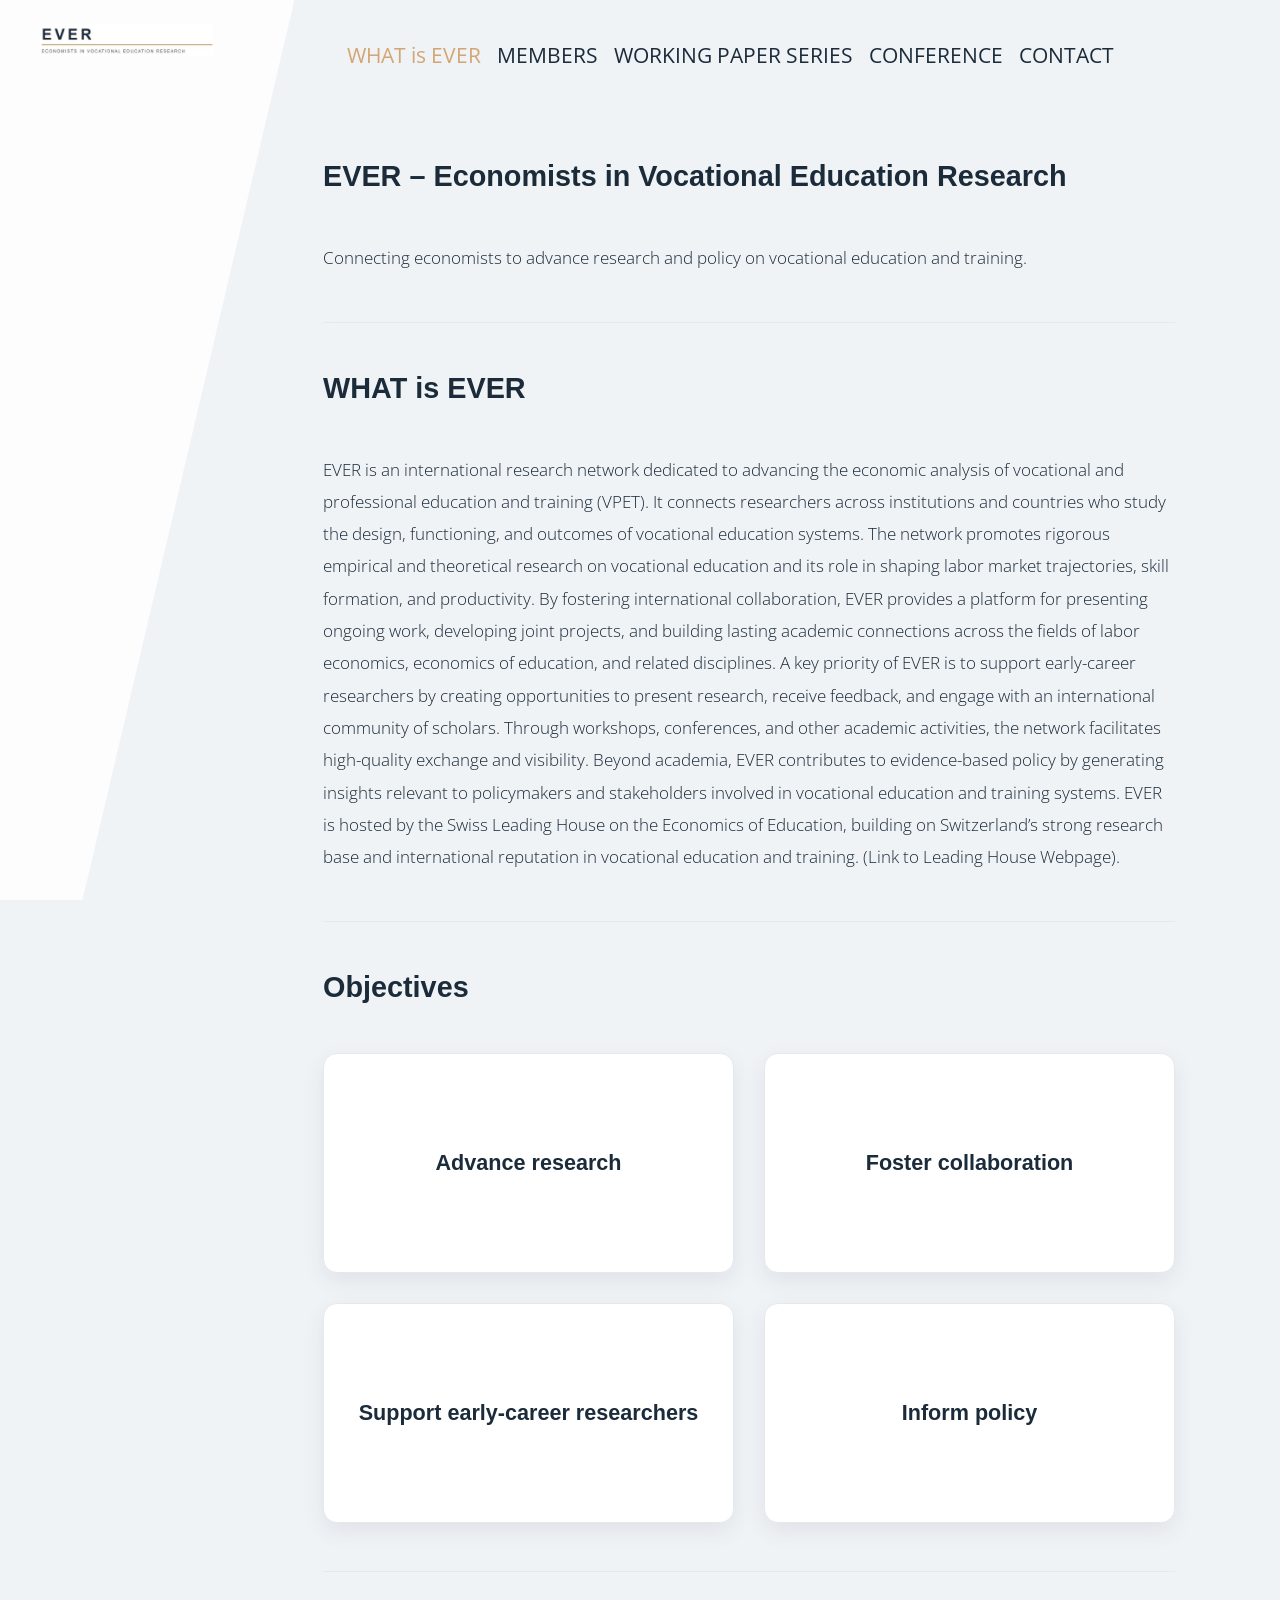
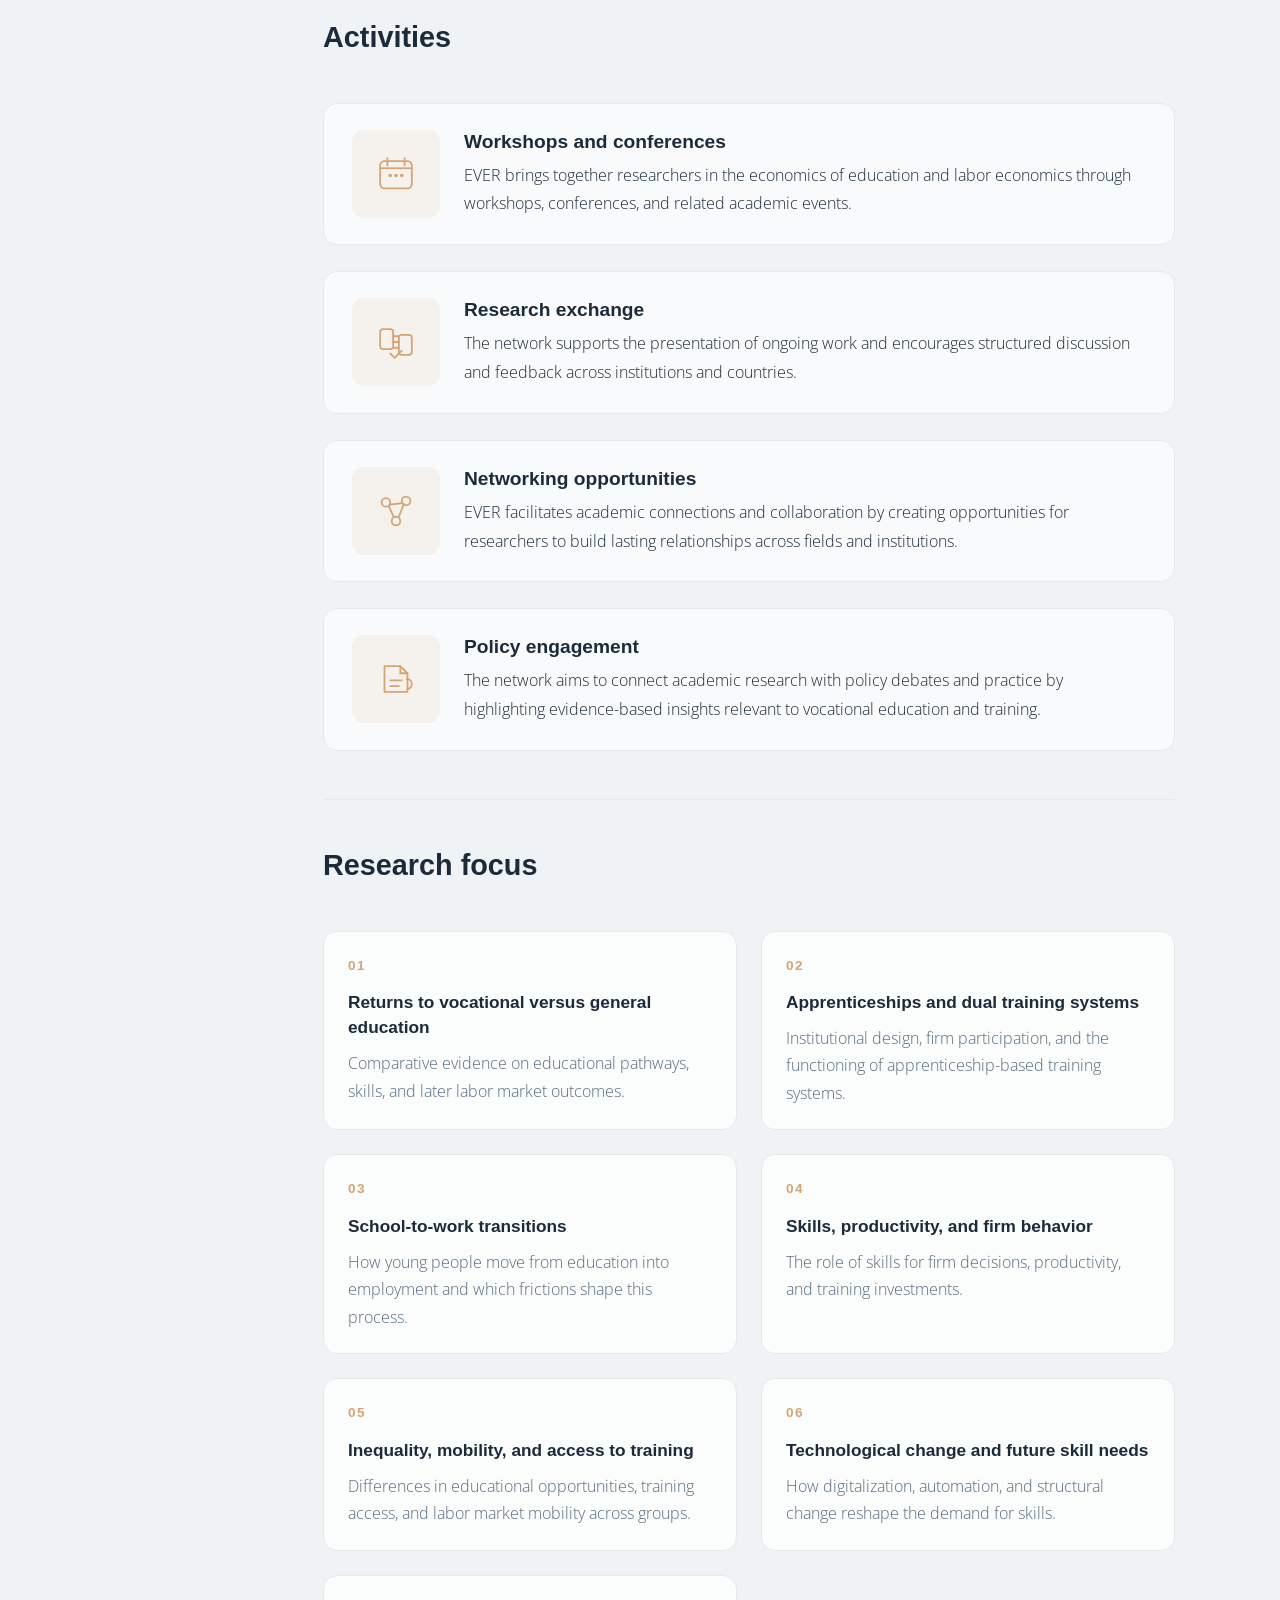
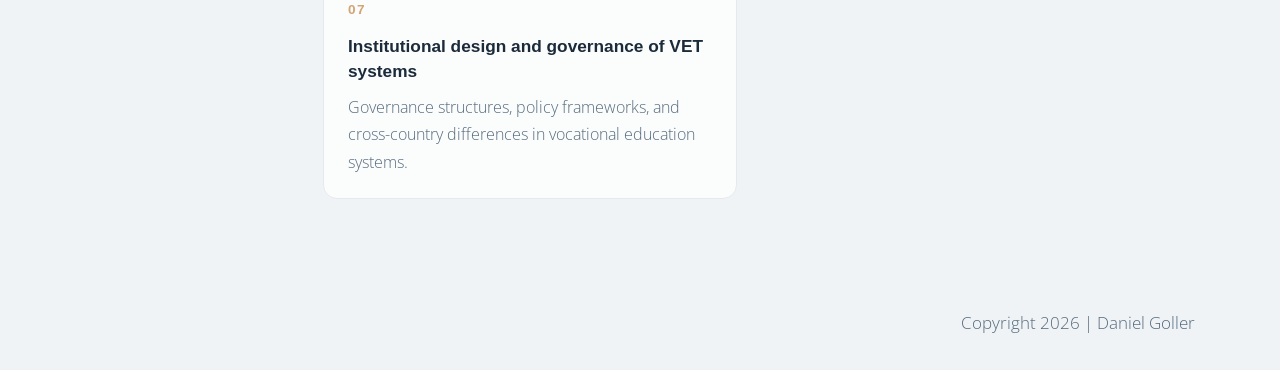
==== index.html @ 8ffca5fe "Preliminary website upload" ====
<!DOCTYPE html>
<html lang="en">

<head>
    <meta charset="UTF-8">
    <meta name="viewport" content="width=device-width, initial-scale=1.0">
    <meta http-equiv="X-UA-Compatible" content="ie=edge">
    <title>EVER - Economists in Vocational Education Research</title>
    <link href="https://fonts.googleapis.com/css?family=Open+Sans:300,400" rel="stylesheet" /> <!-- https://fonts.google.com/ -->
    <link href="css/bootstrap.min.css" rel="stylesheet" /> <!-- https://getbootstrap.com/ -->
    <link href="fontawesome/css/all.min.css" rel="stylesheet" /> <!-- https://fontawesome.com/ -->
    <link href="css/fonts.css" rel="stylesheet" />
<!--


-->
</head>

<body>
    <div class="tm-container">        
        <div>
            <div class="tm-row pt-4">
                <div class="tm-col-left">
<div class="tm-site-header">
    <a href="index.html">
        <img src="img/EVER_1.jpg" alt="EVER logo" class="tm-logo-img">
    </a>
</div>
                </div>
                <div class="tm-col-right">
                    <nav class="navbar navbar-expand-lg" id="tm-main-nav">
                        <button class="navbar-toggler toggler-example mr-0 ml-auto" type="button" 
                            data-toggle="collapse" data-target="#navbar-nav" 
                            aria-controls="navbar-nav" aria-expanded="false" aria-label="Toggle navigation">
                            <span><i class="fas fa-bars"></i></span>
                        </button>
                        <div class="collapse navbar-collapse tm-nav" id="navbar-nav">
                            <ul class="navbar-nav text-uppercase">
                                <li class="nav-item active">
                                    <a class="nav-link tm-nav-link nav-mixedcase" href="#">WHAT is EVER <span class="sr-only">(current)</span></a>
                                </li>
                                <li class="nav-item">
                                    <a class="nav-link tm-nav-link" href="member.html">Members</a>
                                </li>
                                <li class="nav-item">
                                    <a class="nav-link tm-nav-link" href="research.html">Working Paper Series</a>
                                </li>       
                                  <li class="nav-item">
                                    <a class="nav-link tm-nav-link" href="conference.html">Conference</a>
                                </li>                        
                                <li class="nav-item">
                                    <a class="nav-link tm-nav-link" href="contact.html">Contact</a>
                                </li>
                            </ul>                            
                        </div>                        
                    </nav>
                </div>
            </div>
            
            <div class="tm-row">
                <div class="tm-col-left"></div>
                <main class="tm-col-right">
                    <section class="tm-content">
    <h2 class="mb-5 tm-content-title">EVER – Economists in Vocational Education Research</h2>
    <p class="mb-5">Connecting economists to advance research and policy on vocational education and training.</p>
        <hr class="mb-5">
    <h1 class="mb-5 tm-content-title">WHAT is EVER</h1>
    <p class="mb-5">EVER is an international research network dedicated to advancing the economic analysis of vocational and professional education and training (VPET). It connects researchers across institutions and countries who study the design, functioning, and outcomes of vocational education systems. The network promotes rigorous empirical and theoretical research on vocational education and its role in shaping labor market trajectories, skill formation, and productivity. By fostering international collaboration, EVER provides a platform for presenting ongoing work, developing joint projects, and building lasting academic connections across the fields of labor economics, economics of education, and related disciplines. A key priority of EVER is to support early-career researchers by creating opportunities to present research, receive feedback, and engage with an international community of scholars. Through workshops, conferences, and other academic activities, the network facilitates high-quality exchange and visibility. Beyond academia, EVER contributes to evidence-based policy by generating insights relevant to policymakers and stakeholders involved in vocational education and training systems. EVER is hosted by the Swiss Leading House on the Economics of Education, building on Switzerland’s strong research base and international reputation in vocational education and training. (Link to Leading House Webpage).</p>
        <hr class="mb-5">
<h1 class="mb-5 tm-content-title">Objectives</h1>

<div class="objectives-grid mb-5">
    <div class="objective-card" tabindex="0">
        <div class="objective-card-inner">
            <div class="objective-card-front">
                <h3>Advance research</h3>
            </div>
            <div class="objective-card-back">
                <p>Promote rigorous empirical and theoretical work on vocational education, skills formation, and school-to-work transitions.</p>
            </div>
        </div>
    </div>

    <div class="objective-card" tabindex="0">
        <div class="objective-card-inner">
            <div class="objective-card-front">
                <h3>Foster collaboration</h3>
            </div>
            <div class="objective-card-back">
                <p>Provide a platform for exchange among researchers working on VPET across countries and disciplines.</p>
            </div>
        </div>
    </div>

    <div class="objective-card" tabindex="0">
        <div class="objective-card-inner">
            <div class="objective-card-front">
                <h3>Support early-career researchers</h3>
            </div>
            <div class="objective-card-back">
                <p>Create opportunities for PhD students and postdoctoral researchers to present their work, receive feedback, and build academic networks.</p>
            </div>
        </div>
    </div>

    <div class="objective-card" tabindex="0">
        <div class="objective-card-inner">
            <div class="objective-card-front">
                <h3>Inform policy</h3>
            </div>
            <div class="objective-card-back">
                <p>Contribute evidence-based insights to policymakers and stakeholders engaged in vocational education and training systems.</p>
            </div>
        </div>
    </div>
</div>
        <hr class="mb-5">
<h1 class="mb-5 tm-content-title">Activities</h1>

<div class="activities-list mb-5">

    <div class="activity-item">
        <div class="activity-icon" aria-hidden="true">
            <svg viewBox="0 0 64 64" class="activity-svg" xmlns="http://www.w3.org/2000/svg">
                <rect x="10" y="14" width="44" height="38" rx="6" fill="none" stroke="currentColor" stroke-width="2.5"/>
                <line x1="10" y1="24" x2="54" y2="24" stroke="currentColor" stroke-width="2.5"/>
                <line x1="20" y1="10" x2="20" y2="20" stroke="currentColor" stroke-width="2.5" stroke-linecap="round"/>
                <line x1="44" y1="10" x2="44" y2="20" stroke="currentColor" stroke-width="2.5" stroke-linecap="round"/>
                <circle cx="24" cy="34" r="2.5" fill="currentColor"/>
                <circle cx="32" cy="34" r="2.5" fill="currentColor"/>
                <circle cx="40" cy="34" r="2.5" fill="currentColor"/>
            </svg>
        </div>
        <div class="activity-text">
            <h3 class="activity-title">Workshops and conferences</h3>
            <p class="activity-description">
                EVER brings together researchers in the economics of education and labor economics through workshops,
                conferences, and related academic events.
            </p>
        </div>
    </div>

    <div class="activity-item">
        <div class="activity-icon" aria-hidden="true">
            <svg viewBox="0 0 64 64" class="activity-svg" xmlns="http://www.w3.org/2000/svg">
                <rect x="10" y="14" width="18" height="28" rx="4" fill="none" stroke="currentColor" stroke-width="2.5"/>
                <rect x="36" y="22" width="18" height="28" rx="4" fill="none" stroke="currentColor" stroke-width="2.5"/>
                <path d="M28 24h8M28 32h8M28 40h8" stroke="currentColor" stroke-width="2.5" stroke-linecap="round"/>
                <path d="M24 48l6 6 10-10" fill="none" stroke="currentColor" stroke-width="2.5" stroke-linecap="round" stroke-linejoin="round"/>
            </svg>
        </div>
        <div class="activity-text">
            <h3 class="activity-title">Research exchange</h3>
            <p class="activity-description">
                The network supports the presentation of ongoing work and encourages structured discussion and feedback
                across institutions and countries.
            </p>
        </div>
    </div>

    <div class="activity-item">
        <div class="activity-icon" aria-hidden="true">
            <svg viewBox="0 0 64 64" class="activity-svg" xmlns="http://www.w3.org/2000/svg">
                <circle cx="18" cy="20" r="6" fill="none" stroke="currentColor" stroke-width="2.5"/>
                <circle cx="46" cy="18" r="6" fill="none" stroke="currentColor" stroke-width="2.5"/>
                <circle cx="32" cy="46" r="6" fill="none" stroke="currentColor" stroke-width="2.5"/>
                <path d="M23 23l18-2M22 25l7 16M43 22l-7 18" fill="none" stroke="currentColor" stroke-width="2.5" stroke-linecap="round"/>
            </svg>
        </div>
        <div class="activity-text">
            <h3 class="activity-title">Networking opportunities</h3>
            <p class="activity-description">
                EVER facilitates academic connections and collaboration by creating opportunities for researchers to
                build lasting relationships across fields and institutions.
            </p>
        </div>
    </div>

    <div class="activity-item">
        <div class="activity-icon" aria-hidden="true">
            <svg viewBox="0 0 64 64" class="activity-svg" xmlns="http://www.w3.org/2000/svg">
                <path d="M16 14h22l10 10v26H16z" fill="none" stroke="currentColor" stroke-width="2.5" stroke-linejoin="round"/>
                <path d="M38 14v10h10" fill="none" stroke="currentColor" stroke-width="2.5" stroke-linejoin="round"/>
                <line x1="24" y1="34" x2="40" y2="34" stroke="currentColor" stroke-width="2.5" stroke-linecap="round"/>
                <line x1="24" y1="42" x2="36" y2="42" stroke="currentColor" stroke-width="2.5" stroke-linecap="round"/>
                <path d="M48 46c4-1 6-4 6-7 0-4-3-7-7-7" fill="none" stroke="currentColor" stroke-width="2.5" stroke-linecap="round"/>
            </svg>
        </div>
        <div class="activity-text">
            <h3 class="activity-title">Policy engagement</h3>
            <p class="activity-description">
                The network aims to connect academic research with policy debates and practice by highlighting
                evidence-based insights relevant to vocational education and training.
            </p>
        </div>
    </div>

</div>
                <hr class="mb-5">
<h1 class="mb-5 tm-content-title">Research focus</h1>

<div class="research-focus-grid mb-5">
    <div class="research-focus-card">
        <div class="research-focus-number">01</div>
        <h3 class="research-focus-title">Returns to vocational versus general education</h3>
        <p class="research-focus-text">Comparative evidence on educational pathways, skills, and later labor market outcomes.</p>
    </div>

    <div class="research-focus-card">
        <div class="research-focus-number">02</div>
        <h3 class="research-focus-title">Apprenticeships and dual training systems</h3>
        <p class="research-focus-text">Institutional design, firm participation, and the functioning of apprenticeship-based training systems.</p>
    </div>

    <div class="research-focus-card">
        <div class="research-focus-number">03</div>
        <h3 class="research-focus-title">School-to-work transitions</h3>
        <p class="research-focus-text">How young people move from education into employment and which frictions shape this process.</p>
    </div>

    <div class="research-focus-card">
        <div class="research-focus-number">04</div>
        <h3 class="research-focus-title">Skills, productivity, and firm behavior</h3>
        <p class="research-focus-text">The role of skills for firm decisions, productivity, and training investments.</p>
    </div>

    <div class="research-focus-card">
        <div class="research-focus-number">05</div>
        <h3 class="research-focus-title">Inequality, mobility, and access to training</h3>
        <p class="research-focus-text">Differences in educational opportunities, training access, and labor market mobility across groups.</p>
    </div>

    <div class="research-focus-card">
        <div class="research-focus-number">06</div>
        <h3 class="research-focus-title">Technological change and future skill needs</h3>
        <p class="research-focus-text">How digitalization, automation, and structural change reshape the demand for skills.</p>
    </div>

    <div class="research-focus-card">
        <div class="research-focus-number">07</div>
        <h3 class="research-focus-title">Institutional design and governance of VET systems</h3>
        <p class="research-focus-text">Governance structures, policy frameworks, and cross-country differences in vocational education systems.</p>
    </div>
</div>


</section>
                </main>
            </div>
        </div>        

        <div class="tm-row">
            <div class="tm-col-left text-center">                     
            </div>        
            <div class="tm-col-right tm-col-footer">
                <footer class="tm-site-footer text-right">
                    <p class="mb-0">Copyright 2026 | Daniel Goller</p>
                </footer>
            </div>  
        </div>

        <!-- Diagonal background design -->
        <div class="tm-bg">
            <div class="tm-bg-left"></div>
            <div class="tm-bg-right"></div>
        </div>
    </div>

    <script src="js/jquery-3.4.1.min.js"></script>
    <script src="js/bootstrap.min.js"></script>
    <script src="js/jquery.backstretch.min.js"></script>
    <script src="js/bgscript.js"></script>
</body>
</html>
---- css/fonts.css ----
/*

Daniel Goller, Ph.D.
16.04.2026

*/

html {
    overflow-y: scroll;
    scrollbar-gutter: stable;
}

body {
    margin: 0;
    overflow-x: hidden;
}

:root {
    --oxford-blue: #1B2B3A;
    --sand-gold: #D4A574;
    --light-bg: #FDFDFD;
    --muted-blue: #556B7D;
    --border-color: #E5E9EC;
    --transition-speed: 0.3s;
}

body {
    font-family: 'DM Sans', 'Open Sans', Arial, sans-serif;
    font-size: 17px;
    font-weight: 300;
    overflow-x: hidden;
    color: var(--oxford-blue);
    background-color: var(--light-bg);
    margin: 0;
}

/* --- INTERAZIONI LINK --- */
a { 
    transition: all var(--transition-speed) ease; 
    text-decoration: none;
    color: var(--sand-gold);
}

a:hover { 
    color: var(--oxford-blue);
    text-decoration: none;
}

ul { padding: 0; }
button:focus { outline: none; }
p { line-height: 1.9; }

/* --- NAVIGAZIONE (Effetti ripristinati) --- */
.navbar-toggler {
    padding: 8px 15px;
    border: 0;
    border-radius: 0;
    transform: skewX(-15deg);
    background-color: var(--oxford-blue);
    color: white;
    transition: background-color var(--transition-speed);
}

.navbar-toggler:hover {
    background-color: var(--sand-gold);
}

.navbar-expand-lg .navbar-nav .tm-nav-link {
    font-size: 1.3rem;
    font-weight: 400;
    color: var(--oxford-blue);    
    padding-bottom: 30px;
    transition: color var(--transition-speed);
}

.nav-item.active .tm-nav-link,
.nav-item:hover .tm-nav-link {
    color: var(--sand-gold) !important;
}

body {
    font-family: 'DM Sans', 'Open Sans', Arial, sans-serif;
    font-size: 17px;
    font-weight: 300;
    overflow-x: hidden;
    color: var(--oxford-blue);
    background-color: #F8F9FA;
    margin: 0;
}

html {
    overflow-y: scroll;
}

.tm-bg {
    position: fixed;
    top: 0;
    left: 0;
    width: 100vw;
    height: 100dvh;
    z-index: -1000;
    pointer-events: none;
    overflow: hidden;
    background:#F0F3F6;
}

.tm-bg::before {
    content: "";
    position: absolute;
    top: 0;
    left: 0;
    width: 23vw;
    height: 100dvh;
    background: var(--light-bg);
    clip-path: polygon(0 0, 100% 0, 28% 100%, 0 100%);
}

.tm-bg::after {
    content: "";
    position: absolute;
    top: 0;
    left: 23vw;
    width: 4vw;
    height: 100dvh;
    background: #F0F3F6;
    clip-path: polygon(0 0, 100% 0, 28% 100%, 0 100%);
}

.tm-bg-left,
.tm-bg-right {
    display: none !important;
}

.tm-container {
    width: 100%;
    min-height: 100vh;
    position: relative;
    display: flex;
    flex-direction: column;
    justify-content: space-between;  
}

.tm-row { display: flex; width: 100%; }

.tm-col-left {
    width: 20%;
    padding-left: 40px;  
    padding-right: 40px;
}

.tm-col-right {
    width: 80%;
    padding-left: 70px;
    padding-right: 70px;
}

.tm-content {
    margin-top: 50px;
    padding-right: 20px;
}

.tm-content-title { 
    font-family: 'Sora', sans-serif;
    font-size: 1.8rem; 
    color: var(--oxford-blue);
    font-weight: 600;
}

hr { border-top: 1px solid var(--border-color); }

.btn-cv {
    background-color: var(--sand-gold);
    color: white;
    border: 1px solid var(--sand-gold);
    font-weight: 400;
    padding: 12px 30px;
    display: inline-block;
    transition: all var(--transition-speed);
}

.btn-cv:hover {
    background-color: var(--oxford-blue);
    border-color: var(--oxford-blue);
    color: white;
    transform: translateY(-2px);
}

.tm-logo-img {
    display: block;
    width: 375px;
    max-width: 100%;
    height: auto;
}

/* --- MEMBER PAGE --- */
.member-grid {
    display: grid;
    grid-template-columns: repeat(auto-fill, minmax(220px, 1fr)) !important;
    gap: 60px 40px !important;
    width: 100%;
    margin-top: 40px;
}

.member-card {
    display: flex;
    flex-direction: column;
}

.member-photo {
    width: 100%;
    max-width: 220px;
    aspect-ratio: 1 / 1;
    object-fit: cover;
    margin-bottom: 15px;
    border: 1px solid var(--border-color);
    transition: transform var(--transition-speed);
}

.member-card:hover .member-photo {
    transform: scale(1.03); /* Effetto zoom sottile */
}

.member-name {
    font-family: 'Sora', sans-serif;
    font-size: 1.1rem;
    font-weight: 600;
    color: var(--oxford-blue);
}

.member-role {
    color: var(--sand-gold);
    font-weight: 600;
    font-size: 0.9rem;
}

/* --- FOOTER --- */
.tm-site-footer {
    padding: 60px 0 30px;
    color: var(--muted-blue);
}

.tm-text-link { color: var(--oxford-blue); font-weight: 600; }
.tm-text-link:hover { color: var(--sand-gold); }

.research-page {
    width: 100%;
    max-width: 1100px;
}

.repec-embed-wrapper {
    width: 100%;
    max-width: 900px;
    margin-top: 1.5rem;
    background: white;
    overflow: hidden;
}

.repec-embed {
    display: block;
    width: 100%;
    height: 820px;
    border: 0;
}

.nav-mixedcase {
    text-transform: none !important;
}

.objectives-grid {
    display: grid;
    grid-template-columns: repeat(2, minmax(260px, 1fr));
    gap: 30px;
    width: 100%;
    max-width: 1000px;
}

.objective-card {
    perspective: 1200px;
    min-height: 220px;
}

.objective-card-inner {
    position: relative;
    width: 100%;
    height: 100%;
    min-height: 220px;
    transition: transform 0.7s ease;
    transform-style: preserve-3d;
}

.objective-card:hover .objective-card-inner,
.objective-card:focus-within .objective-card-inner,
.objective-card:focus .objective-card-inner {
    transform: rotateY(180deg);
}

.objective-card-front,
.objective-card-back {
    position: absolute;
    inset: 0;
    display: flex;
    align-items: center;
    justify-content: center;
    padding: 28px;
    border-radius: 14px;
    backface-visibility: hidden;
    -webkit-backface-visibility: hidden;
    box-shadow: 0 8px 22px rgba(27, 43, 58, 0.08);
}

.objective-card-front {
    background: white;
    border: 1px solid var(--border-color);
    text-align: center;
}

.objective-card-front h3 {
    margin: 0;
    font-family: 'Sora', sans-serif;
    font-size: 1.35rem;
    font-weight: 600;
    color: var(--oxford-blue);
}

.objective-card-back {
    background: var(--oxford-blue);
    color: white;
    transform: rotateY(180deg);
    text-align: left;
}

.objective-card-back p {
    margin: 0;
    line-height: 1.7;
    font-size: 1rem;
}

@media (max-width: 768px) {
    .objectives-grid {
        grid-template-columns: 1fr;
    }
}

.activities-list {
    width: 100%;
    max-width: 1050px;
    display: flex;
    flex-direction: column;
    gap: 26px;
}

.activity-item {
    display: grid;
    grid-template-columns: 88px 1fr;
    gap: 24px;
    align-items: start;
    padding: 26px 28px;
    background: rgba(255, 255, 255, 0.55);
    border: 1px solid var(--border-color);
    border-radius: 14px;
}

.activity-icon {
    width: 88px;
    height: 88px;
    display: flex;
    align-items: center;
    justify-content: center;
    color: var(--sand-gold);
    background: rgba(212, 165, 116, 0.10);
    border-radius: 12px;
    flex-shrink: 0;
}

.activity-svg {
    width: 46px;
    height: 46px;
    display: block;
}

.activity-text {
    min-width: 0;
}

.activity-title {
    margin: 0 0 8px 0;
    font-family: 'Sora', sans-serif;
    font-size: 1.2rem;
    font-weight: 600;
    color: var(--oxford-blue);
}

.activity-description {
    margin: 0;
    font-size: 1rem;
    line-height: 1.8;
    color: var(--oxford-blue);
}

@media (max-width: 768px) {
    .activity-item {
        grid-template-columns: 1fr;
        gap: 18px;
        padding: 22px;
    }

    .activity-icon {
        width: 72px;
        height: 72px;
    }

    .activity-svg {
        width: 40px;
        height: 40px;
    }
}

.research-focus-grid {
    width: 100%;
    max-width: 1100px;
    display: grid;
    grid-template-columns: repeat(2, minmax(280px, 1fr));
    gap: 24px;
}

.research-focus-card {
    background: rgba(255, 255, 255, 0.7);
    border: 1px solid var(--border-color);
    border-radius: 14px;
    padding: 24px 24px 22px 24px;
    transition: transform var(--transition-speed), box-shadow var(--transition-speed);
}

.research-focus-card:hover {
    transform: translateY(-3px);
    box-shadow: 0 10px 24px rgba(27, 43, 58, 0.08);
}

.research-focus-number {
    font-family: 'Sora', sans-serif;
    font-size: 0.85rem;
    font-weight: 600;
    letter-spacing: 1.5px;
    color: var(--sand-gold);
    margin-bottom: 14px;
}

.research-focus-title {
    margin: 0 0 10px 0;
    font-family: 'Sora', sans-serif;
    font-size: 1.08rem;
    font-weight: 600;
    line-height: 1.45;
    color: var(--oxford-blue);
}

.research-focus-text {
    margin: 0;
    font-size: 0.98rem;
    line-height: 1.75;
    color: var(--muted-blue);
}

@media (max-width: 768px) {
    .research-focus-grid {
        grid-template-columns: 1fr;
    }
}

.get-involved-grid {
    width: 100%;
    max-width: 1050px;
    display: grid;
    grid-template-columns: repeat(2, minmax(280px, 1fr));
    gap: 24px;
}

.get-involved-card {
    background: rgba(255, 255, 255, 0.72);
    border: 1px solid var(--border-color);
    border-radius: 14px;
    padding: 24px;
    display: flex;
    flex-direction: column;
    min-height: 220px;
}

.get-involved-title {
    margin: 0 0 10px 0;
    font-family: 'Sora', sans-serif;
    font-size: 1.08rem;
    font-weight: 600;
    line-height: 1.4;
    color: var(--oxford-blue);
}

.get-involved-text {
    margin: 0 0 18px 0;
    line-height: 1.75;
    color: var(--muted-blue);
    flex-grow: 1;
}

.get-involved-btn {
    align-self: flex-start;
    margin-top: auto;
}

.get-involved-note {
    display: inline-block;
    align-self: flex-start;
    margin-top: auto;
    padding: 8px 12px;
    border-radius: 999px;
    background: rgba(212, 165, 116, 0.10);
    color: var(--sand-gold);
    font-size: 0.92rem;
    font-weight: 600;
}

@media (max-width: 768px) {
    .get-involved-grid {
        grid-template-columns: 1fr;
    }
}

.conference-banner-wrap {
    margin-top: 10px;
    max-width: 900px;
}

.conference-banner-link {
    display: inline-block;
    width: 100%;
}

.conference-banner {
    display: block;
    width: 100%;
    height: auto;
    border-radius: 12px;
    border: 1px solid var(--border-color);
    transition: transform var(--transition-speed), box-shadow var(--transition-speed);
}

.conference-banner:hover {
    transform: translateY(-2px);
    box-shadow: 0 10px 24px rgba(27, 43, 58, 0.10);
}

/* --- RESPONSIVE FIXES --- */
@media (max-width: 992px) {    
    .tm-col-left { width: 35%; }
    .tm-col-right { width: 65%; padding-left: 50px; }
}

@media (max-width: 768px) {
    .tm-row { flex-direction: column; }
    .tm-col-left, .tm-col-right { width: 100%; padding: 30px; }
    .tm-bg { display: none; }
}
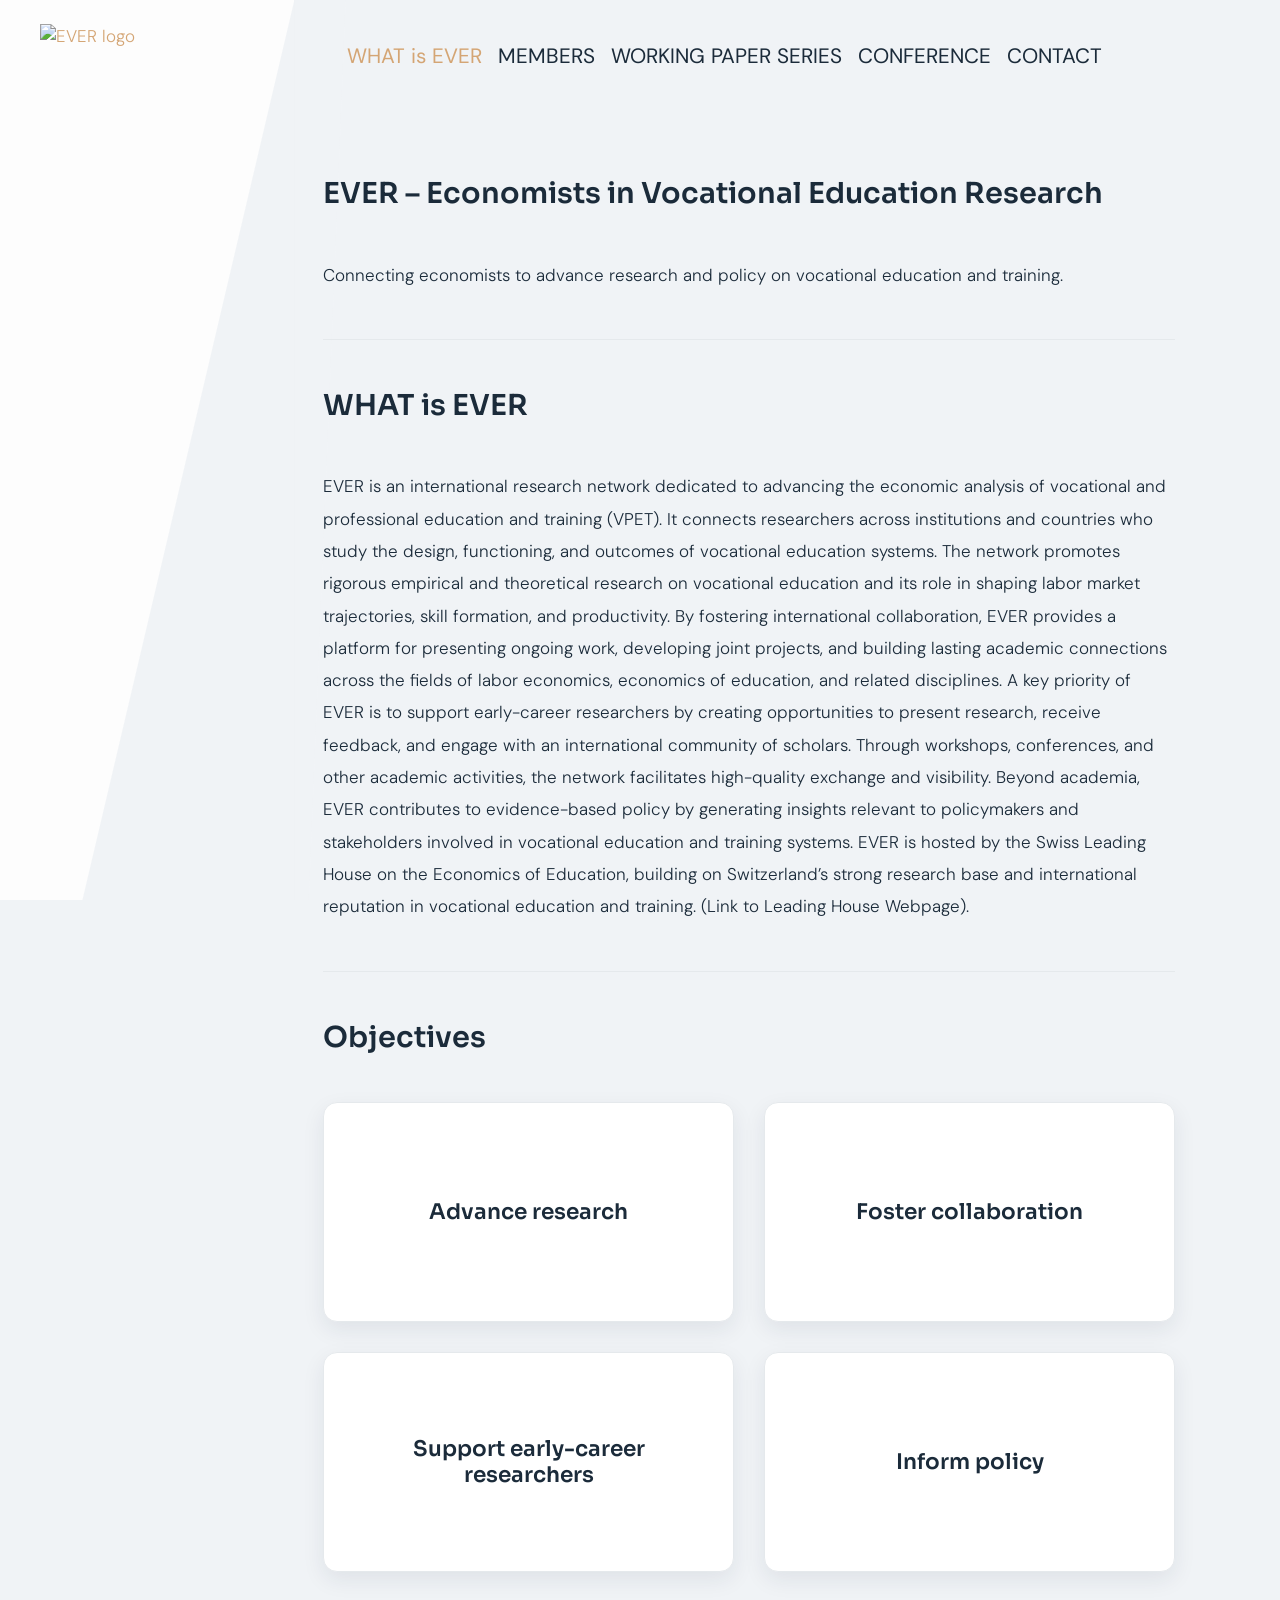
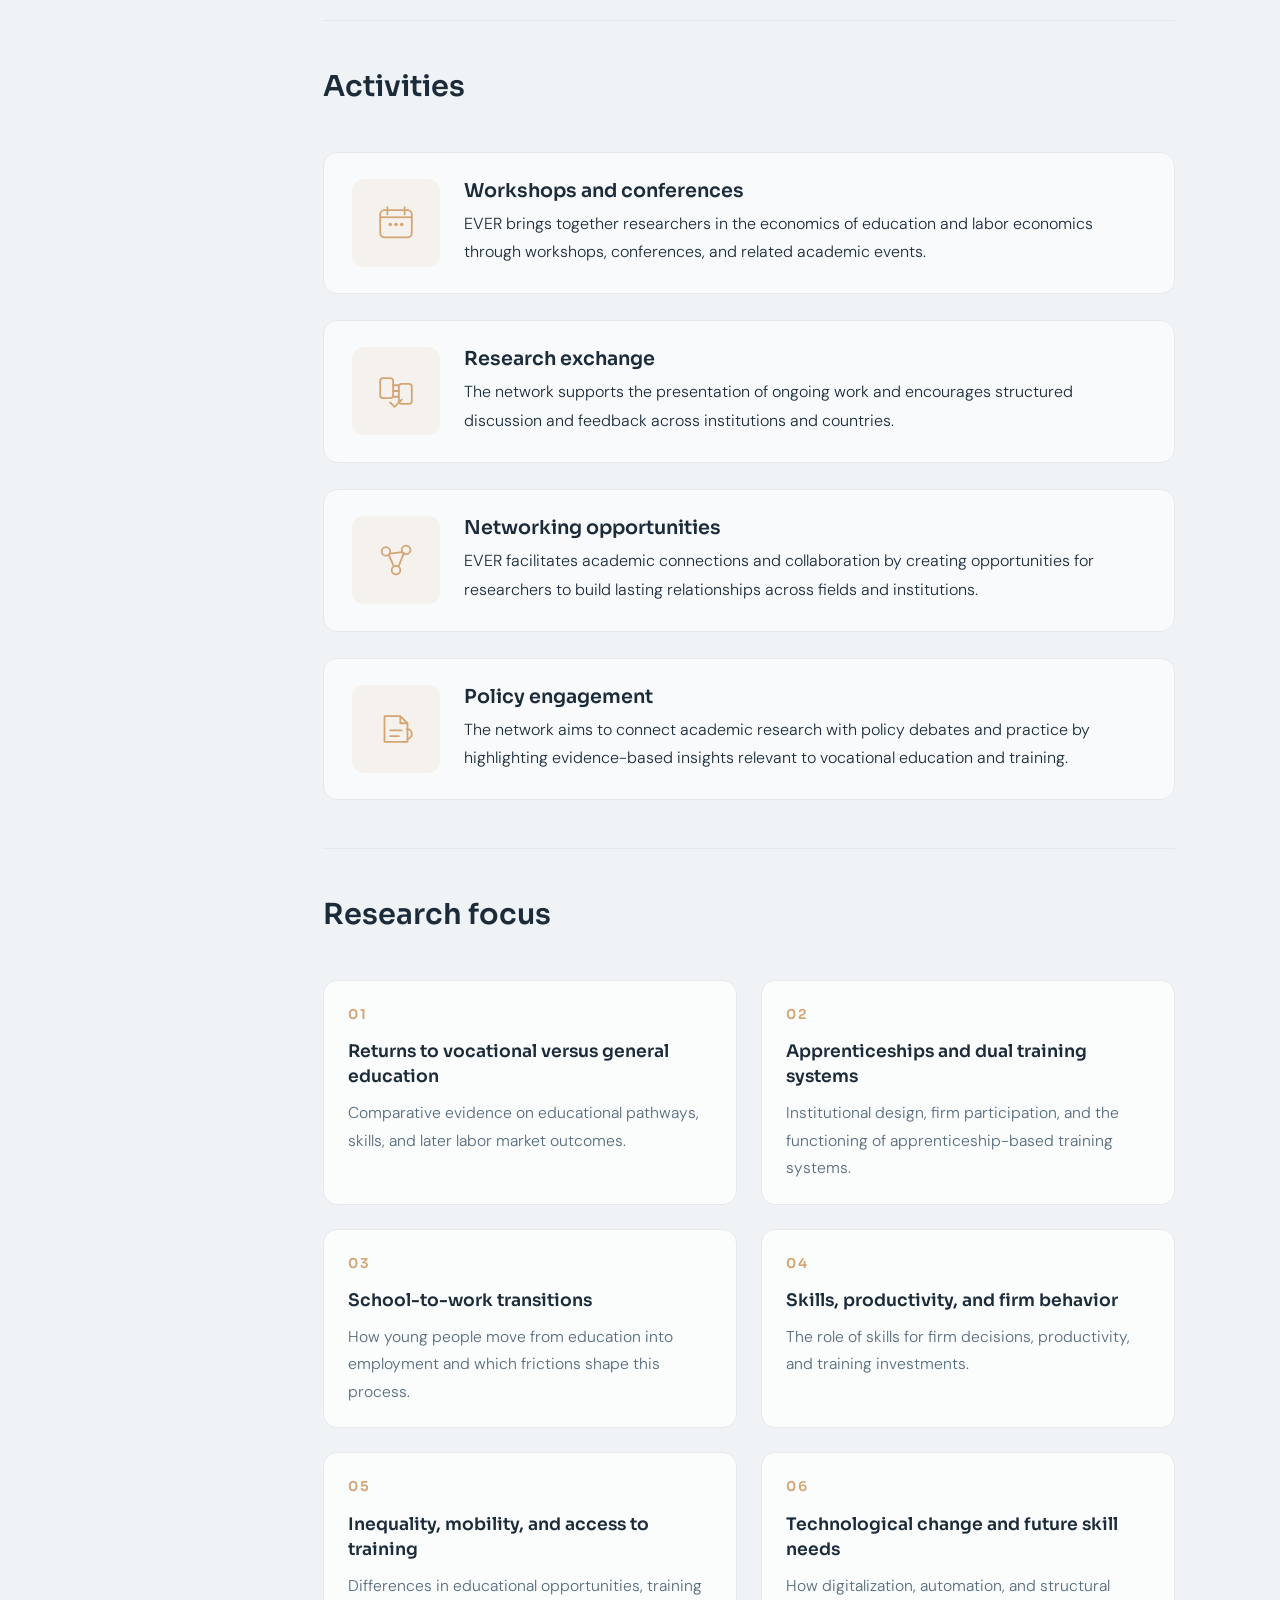
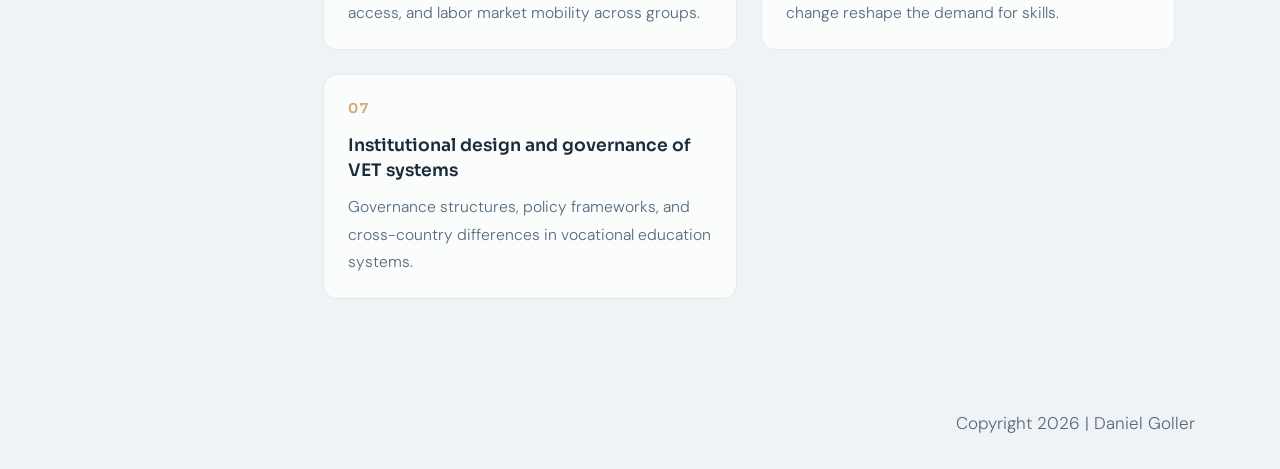
==== commit dc43bbe6: "Update webpage 04052026" ====
--- a/index.html
+++ b/index.html
@@ -1,274 +1,292 @@
 <!DOCTYPE html>
 <html lang="en">
-
 <head>
-    <meta charset="UTF-8">
-    <meta name="viewport" content="width=device-width, initial-scale=1.0">
-    <meta http-equiv="X-UA-Compatible" content="ie=edge">
-    <title>EVER - Economists in Vocational Education Research</title>
-    <link href="https://fonts.googleapis.com/css?family=Open+Sans:300,400" rel="stylesheet" /> <!-- https://fonts.google.com/ -->
-    <link href="css/bootstrap.min.css" rel="stylesheet" /> <!-- https://getbootstrap.com/ -->
-    <link href="fontawesome/css/all.min.css" rel="stylesheet" /> <!-- https://fontawesome.com/ -->
-    <link href="css/fonts.css" rel="stylesheet" />
-<!--
-
-
--->
+  <meta charset="UTF-8">
+  <meta name="viewport" content="width=device-width, initial-scale=1.0">
+  <meta http-equiv="X-UA-Compatible" content="ie=edge">
+
+  <title>EVER - Economists in Vocational Education Research</title>
+
+  <link href="https://fonts.googleapis.com/css?family=Open+Sans:300,400" rel="stylesheet" />
+  <link href="https://fonts.googleapis.com/css2?family=DM+Sans:wght@400&family=Sora:wght@600&display=swap" rel="stylesheet">
+
+  <link href="css/bootstrap.min.css" rel="stylesheet" />
+  <link href="fontawesome/css/all.min.css" rel="stylesheet" />
+  <link href="css/fonts.css" rel="stylesheet" />
 </head>
 
 <body>
-    <div class="tm-container">        
-        <div>
-            <div class="tm-row pt-4">
-                <div class="tm-col-left">
-<div class="tm-site-header">
-    <a href="index.html">
-        <img src="img/EVER_1.jpg" alt="EVER logo" class="tm-logo-img">
-    </a>
+  <div class="tm-container">
+    <div>
+      <div class="tm-row pt-4">
+        <div class="tm-col-left">
+         <div class="tm-site-header">
+  <a href="index.html" aria-label="EVER homepage">
+    <img src="img/EVER_logo.svg" alt="EVER logo" class="tm-logo-img">
+  </a>
 </div>
-                </div>
-                <div class="tm-col-right">
-                    <nav class="navbar navbar-expand-lg" id="tm-main-nav">
-                        <button class="navbar-toggler toggler-example mr-0 ml-auto" type="button" 
-                            data-toggle="collapse" data-target="#navbar-nav" 
-                            aria-controls="navbar-nav" aria-expanded="false" aria-label="Toggle navigation">
-                            <span><i class="fas fa-bars"></i></span>
-                        </button>
-                        <div class="collapse navbar-collapse tm-nav" id="navbar-nav">
-                            <ul class="navbar-nav text-uppercase">
-                                <li class="nav-item active">
-                                    <a class="nav-link tm-nav-link nav-mixedcase" href="#">WHAT is EVER <span class="sr-only">(current)</span></a>
-                                </li>
-                                <li class="nav-item">
-                                    <a class="nav-link tm-nav-link" href="member.html">Members</a>
-                                </li>
-                                <li class="nav-item">
-                                    <a class="nav-link tm-nav-link" href="research.html">Working Paper Series</a>
-                                </li>       
-                                  <li class="nav-item">
-                                    <a class="nav-link tm-nav-link" href="conference.html">Conference</a>
-                                </li>                        
-                                <li class="nav-item">
-                                    <a class="nav-link tm-nav-link" href="contact.html">Contact</a>
-                                </li>
-                            </ul>                            
-                        </div>                        
-                    </nav>
-                </div>
-            </div>
-            
-            <div class="tm-row">
-                <div class="tm-col-left"></div>
-                <main class="tm-col-right">
-                    <section class="tm-content">
-    <h2 class="mb-5 tm-content-title">EVER – Economists in Vocational Education Research</h2>
-    <p class="mb-5">Connecting economists to advance research and policy on vocational education and training.</p>
-        <hr class="mb-5">
-    <h1 class="mb-5 tm-content-title">WHAT is EVER</h1>
-    <p class="mb-5">EVER is an international research network dedicated to advancing the economic analysis of vocational and professional education and training (VPET). It connects researchers across institutions and countries who study the design, functioning, and outcomes of vocational education systems. The network promotes rigorous empirical and theoretical research on vocational education and its role in shaping labor market trajectories, skill formation, and productivity. By fostering international collaboration, EVER provides a platform for presenting ongoing work, developing joint projects, and building lasting academic connections across the fields of labor economics, economics of education, and related disciplines. A key priority of EVER is to support early-career researchers by creating opportunities to present research, receive feedback, and engage with an international community of scholars. Through workshops, conferences, and other academic activities, the network facilitates high-quality exchange and visibility. Beyond academia, EVER contributes to evidence-based policy by generating insights relevant to policymakers and stakeholders involved in vocational education and training systems. EVER is hosted by the Swiss Leading House on the Economics of Education, building on Switzerland’s strong research base and international reputation in vocational education and training. (Link to Leading House Webpage).</p>
-        <hr class="mb-5">
-<h1 class="mb-5 tm-content-title">Objectives</h1>
-
-<div class="objectives-grid mb-5">
-    <div class="objective-card" tabindex="0">
-        <div class="objective-card-inner">
-            <div class="objective-card-front">
-                <h3>Advance research</h3>
-            </div>
-            <div class="objective-card-back">
-                <p>Promote rigorous empirical and theoretical work on vocational education, skills formation, and school-to-work transitions.</p>
-            </div>
         </div>
+
+        <div class="tm-col-right">
+          <nav class="navbar navbar-expand-lg" id="tm-main-nav">
+            <button class="navbar-toggler toggler-example mr-0 ml-auto" type="button"
+              data-toggle="collapse" data-target="#navbar-nav" aria-controls="navbar-nav"
+              aria-expanded="false" aria-label="Toggle navigation">
+              <span><i class="fas fa-bars"></i></span>
+            </button>
+
+            <div class="collapse navbar-collapse tm-nav" id="navbar-nav">
+              <ul class="navbar-nav text-uppercase">
+                <li class="nav-item active">
+                  <a class="nav-link tm-nav-link nav-mixedcase" href="#">
+                    WHAT is EVER <span class="sr-only">(current)</span>
+                  </a>
+                </li>
+
+                <li class="nav-item">
+                  <a class="nav-link tm-nav-link" href="member.html">Members</a>
+                </li>
+
+                <li class="nav-item">
+                  <a class="nav-link tm-nav-link" href="research.html">Working Paper Series</a>
+                </li>
+
+                <li class="nav-item">
+                  <a class="nav-link tm-nav-link" href="conference.html">Conference</a>
+                </li>
+
+                <li class="nav-item">
+                  <a class="nav-link tm-nav-link" href="contact.html">Contact</a>
+                </li>
+              </ul>
+            </div>
+          </nav>
+        </div>
+      </div>
+
+      <div class="tm-row">
+        <div class="tm-col-left"></div>
+
+        <main class="tm-col-right">
+          <section class="tm-content">
+            <h2 class="mb-5 tm-content-title">EVER – Economists in Vocational Education Research</h2>
+
+            <p class="mb-5">
+              Connecting economists to advance research and policy on vocational education and training.
+            </p>
+
+            <hr class="mb-5">
+
+            <h1 class="mb-5 tm-content-title">WHAT is EVER</h1>
+
+            <p class="mb-5">
+              EVER is an international research network dedicated to advancing the economic analysis of vocational and professional education and training (VPET). It connects researchers across institutions and countries who study the design, functioning, and outcomes of vocational education systems. The network promotes rigorous empirical and theoretical research on vocational education and its role in shaping labor market trajectories, skill formation, and productivity. By fostering international collaboration, EVER provides a platform for presenting ongoing work, developing joint projects, and building lasting academic connections across the fields of labor economics, economics of education, and related disciplines. A key priority of EVER is to support early-career researchers by creating opportunities to present research, receive feedback, and engage with an international community of scholars. Through workshops, conferences, and other academic activities, the network facilitates high-quality exchange and visibility. Beyond academia, EVER contributes to evidence-based policy by generating insights relevant to policymakers and stakeholders involved in vocational education and training systems. EVER is hosted by the Swiss Leading House on the Economics of Education, building on Switzerland’s strong research base and international reputation in vocational education and training. (Link to Leading House Webpage).
+            </p>
+
+            <hr class="mb-5">
+
+            <h1 class="mb-5 tm-content-title">Objectives</h1>
+
+            <div class="objectives-grid mb-5">
+              <div class="objective-card" tabindex="0">
+                <div class="objective-card-inner">
+                  <div class="objective-card-front">
+                    <h3>Advance research</h3>
+                  </div>
+                  <div class="objective-card-back">
+                    <p>Promote rigorous empirical and theoretical work on vocational education, skills formation, and school-to-work transitions.</p>
+                  </div>
+                </div>
+              </div>
+
+              <div class="objective-card" tabindex="0">
+                <div class="objective-card-inner">
+                  <div class="objective-card-front">
+                    <h3>Foster collaboration</h3>
+                  </div>
+                  <div class="objective-card-back">
+                    <p>Provide a platform for exchange among researchers working on VPET across countries and disciplines.</p>
+                  </div>
+                </div>
+              </div>
+
+              <div class="objective-card" tabindex="0">
+                <div class="objective-card-inner">
+                  <div class="objective-card-front">
+                    <h3>Support early-career researchers</h3>
+                  </div>
+                  <div class="objective-card-back">
+                    <p>Create opportunities for PhD students and postdoctoral researchers to present their work, receive feedback, and build academic networks.</p>
+                  </div>
+                </div>
+              </div>
+
+              <div class="objective-card" tabindex="0">
+                <div class="objective-card-inner">
+                  <div class="objective-card-front">
+                    <h3>Inform policy</h3>
+                  </div>
+                  <div class="objective-card-back">
+                    <p>Contribute evidence-based insights to policymakers and stakeholders engaged in vocational education and training systems.</p>
+                  </div>
+                </div>
+              </div>
+            </div>
+
+            <hr class="mb-5">
+
+            <h1 class="mb-5 tm-content-title">Activities</h1>
+
+            <div class="activities-list mb-5">
+              <div class="activity-item">
+                <div class="activity-icon" aria-hidden="true">
+                  <svg viewBox="0 0 64 64" class="activity-svg" xmlns="http://www.w3.org/2000/svg">
+                    <rect x="10" y="14" width="44" height="38" rx="6" fill="none" stroke="currentColor" stroke-width="2.5"/>
+                    <line x1="10" y1="24" x2="54" y2="24" stroke="currentColor" stroke-width="2.5"/>
+                    <line x1="20" y1="10" x2="20" y2="20" stroke="currentColor" stroke-width="2.5" stroke-linecap="round"/>
+                    <line x1="44" y1="10" x2="44" y2="20" stroke="currentColor" stroke-width="2.5" stroke-linecap="round"/>
+                    <circle cx="24" cy="34" r="2.5" fill="currentColor"/>
+                    <circle cx="32" cy="34" r="2.5" fill="currentColor"/>
+                    <circle cx="40" cy="34" r="2.5" fill="currentColor"/>
+                  </svg>
+                </div>
+
+                <div class="activity-text">
+                  <h3 class="activity-title">Workshops and conferences</h3>
+                  <p class="activity-description">
+                    EVER brings together researchers in the economics of education and labor economics through workshops, conferences, and related academic events.
+                  </p>
+                </div>
+              </div>
+
+              <div class="activity-item">
+                <div class="activity-icon" aria-hidden="true">
+                  <svg viewBox="0 0 64 64" class="activity-svg" xmlns="http://www.w3.org/2000/svg">
+                    <rect x="10" y="14" width="18" height="28" rx="4" fill="none" stroke="currentColor" stroke-width="2.5"/>
+                    <rect x="36" y="22" width="18" height="28" rx="4" fill="none" stroke="currentColor" stroke-width="2.5"/>
+                    <path d="M28 24h8M28 32h8M28 40h8" stroke="currentColor" stroke-width="2.5" stroke-linecap="round"/>
+                    <path d="M24 48l6 6 10-10" fill="none" stroke="currentColor" stroke-width="2.5" stroke-linecap="round" stroke-linejoin="round"/>
+                  </svg>
+                </div>
+
+                <div class="activity-text">
+                  <h3 class="activity-title">Research exchange</h3>
+                  <p class="activity-description">
+                    The network supports the presentation of ongoing work and encourages structured discussion and feedback across institutions and countries.
+                  </p>
+                </div>
+              </div>
+
+              <div class="activity-item">
+                <div class="activity-icon" aria-hidden="true">
+                  <svg viewBox="0 0 64 64" class="activity-svg" xmlns="http://www.w3.org/2000/svg">
+                    <circle cx="18" cy="20" r="6" fill="none" stroke="currentColor" stroke-width="2.5"/>
+                    <circle cx="46" cy="18" r="6" fill="none" stroke="currentColor" stroke-width="2.5"/>
+                    <circle cx="32" cy="46" r="6" fill="none" stroke="currentColor" stroke-width="2.5"/>
+                    <path d="M23 23l18-2M22 25l7 16M43 22l-7 18" fill="none" stroke="currentColor" stroke-width="2.5" stroke-linecap="round"/>
+                  </svg>
+                </div>
+
+                <div class="activity-text">
+                  <h3 class="activity-title">Networking opportunities</h3>
+                  <p class="activity-description">
+                    EVER facilitates academic connections and collaboration by creating opportunities for researchers to build lasting relationships across fields and institutions.
+                  </p>
+                </div>
+              </div>
+
+              <div class="activity-item">
+                <div class="activity-icon" aria-hidden="true">
+                  <svg viewBox="0 0 64 64" class="activity-svg" xmlns="http://www.w3.org/2000/svg">
+                    <path d="M16 14h22l10 10v26H16z" fill="none" stroke="currentColor" stroke-width="2.5" stroke-linejoin="round"/>
+                    <path d="M38 14v10h10" fill="none" stroke="currentColor" stroke-width="2.5" stroke-linejoin="round"/>
+                    <line x1="24" y1="34" x2="40" y2="34" stroke="currentColor" stroke-width="2.5" stroke-linecap="round"/>
+                    <line x1="24" y1="42" x2="36" y2="42" stroke="currentColor" stroke-width="2.5" stroke-linecap="round"/>
+                    <path d="M48 46c4-1 6-4 6-7 0-4-3-7-7-7" fill="none" stroke="currentColor" stroke-width="2.5" stroke-linecap="round"/>
+                  </svg>
+                </div>
+
+                <div class="activity-text">
+                  <h3 class="activity-title">Policy engagement</h3>
+                  <p class="activity-description">
+                    The network aims to connect academic research with policy debates and practice by highlighting evidence-based insights relevant to vocational education and training.
+                  </p>
+                </div>
+              </div>
+            </div>
+
+            <hr class="mb-5">
+
+            <h1 class="mb-5 tm-content-title">Research focus</h1>
+
+            <div class="research-focus-grid mb-5">
+              <div class="research-focus-card">
+                <div class="research-focus-number">01</div>
+                <h3 class="research-focus-title">Returns to vocational versus general education</h3>
+                <p class="research-focus-text">Comparative evidence on educational pathways, skills, and later labor market outcomes.</p>
+              </div>
+
+              <div class="research-focus-card">
+                <div class="research-focus-number">02</div>
+                <h3 class="research-focus-title">Apprenticeships and dual training systems</h3>
+                <p class="research-focus-text">Institutional design, firm participation, and the functioning of apprenticeship-based training systems.</p>
+              </div>
+
+              <div class="research-focus-card">
+                <div class="research-focus-number">03</div>
+                <h3 class="research-focus-title">School-to-work transitions</h3>
+                <p class="research-focus-text">How young people move from education into employment and which frictions shape this process.</p>
+              </div>
+
+              <div class="research-focus-card">
+                <div class="research-focus-number">04</div>
+                <h3 class="research-focus-title">Skills, productivity, and firm behavior</h3>
+                <p class="research-focus-text">The role of skills for firm decisions, productivity, and training investments.</p>
+              </div>
+
+              <div class="research-focus-card">
+                <div class="research-focus-number">05</div>
+                <h3 class="research-focus-title">Inequality, mobility, and access to training</h3>
+                <p class="research-focus-text">Differences in educational opportunities, training access, and labor market mobility across groups.</p>
+              </div>
+
+              <div class="research-focus-card">
+                <div class="research-focus-number">06</div>
+                <h3 class="research-focus-title">Technological change and future skill needs</h3>
+                <p class="research-focus-text">How digitalization, automation, and structural change reshape the demand for skills.</p>
+              </div>
+
+              <div class="research-focus-card">
+                <div class="research-focus-number">07</div>
+                <h3 class="research-focus-title">Institutional design and governance of VET systems</h3>
+                <p class="research-focus-text">Governance structures, policy frameworks, and cross-country differences in vocational education systems.</p>
+              </div>
+            </div>
+          </section>
+        </main>
+      </div>
     </div>
 
-    <div class="objective-card" tabindex="0">
-        <div class="objective-card-inner">
-            <div class="objective-card-front">
-                <h3>Foster collaboration</h3>
-            </div>
-            <div class="objective-card-back">
-                <p>Provide a platform for exchange among researchers working on VPET across countries and disciplines.</p>
-            </div>
-        </div>
+    <div class="tm-row">
+      <div class="tm-col-left text-center"></div>
+
+      <div class="tm-col-right tm-col-footer">
+        <footer class="tm-site-footer text-right">
+          <p class="mb-0">Copyright 2026 | Daniel Goller</p>
+        </footer>
+      </div>
     </div>
 
-    <div class="objective-card" tabindex="0">
-        <div class="objective-card-inner">
-            <div class="objective-card-front">
-                <h3>Support early-career researchers</h3>
-            </div>
-            <div class="objective-card-back">
-                <p>Create opportunities for PhD students and postdoctoral researchers to present their work, receive feedback, and build academic networks.</p>
-            </div>
-        </div>
+    <!-- Diagonal background design -->
+    <div class="tm-bg">
+      <div class="tm-bg-left"></div>
+      <div class="tm-bg-right"></div>
     </div>
-
-    <div class="objective-card" tabindex="0">
-        <div class="objective-card-inner">
-            <div class="objective-card-front">
-                <h3>Inform policy</h3>
-            </div>
-            <div class="objective-card-back">
-                <p>Contribute evidence-based insights to policymakers and stakeholders engaged in vocational education and training systems.</p>
-            </div>
-        </div>
-    </div>
-</div>
-        <hr class="mb-5">
-<h1 class="mb-5 tm-content-title">Activities</h1>
-
-<div class="activities-list mb-5">
-
-    <div class="activity-item">
-        <div class="activity-icon" aria-hidden="true">
-            <svg viewBox="0 0 64 64" class="activity-svg" xmlns="http://www.w3.org/2000/svg">
-                <rect x="10" y="14" width="44" height="38" rx="6" fill="none" stroke="currentColor" stroke-width="2.5"/>
-                <line x1="10" y1="24" x2="54" y2="24" stroke="currentColor" stroke-width="2.5"/>
-                <line x1="20" y1="10" x2="20" y2="20" stroke="currentColor" stroke-width="2.5" stroke-linecap="round"/>
-                <line x1="44" y1="10" x2="44" y2="20" stroke="currentColor" stroke-width="2.5" stroke-linecap="round"/>
-                <circle cx="24" cy="34" r="2.5" fill="currentColor"/>
-                <circle cx="32" cy="34" r="2.5" fill="currentColor"/>
-                <circle cx="40" cy="34" r="2.5" fill="currentColor"/>
-            </svg>
-        </div>
-        <div class="activity-text">
-            <h3 class="activity-title">Workshops and conferences</h3>
-            <p class="activity-description">
-                EVER brings together researchers in the economics of education and labor economics through workshops,
-                conferences, and related academic events.
-            </p>
-        </div>
-    </div>
-
-    <div class="activity-item">
-        <div class="activity-icon" aria-hidden="true">
-            <svg viewBox="0 0 64 64" class="activity-svg" xmlns="http://www.w3.org/2000/svg">
-                <rect x="10" y="14" width="18" height="28" rx="4" fill="none" stroke="currentColor" stroke-width="2.5"/>
-                <rect x="36" y="22" width="18" height="28" rx="4" fill="none" stroke="currentColor" stroke-width="2.5"/>
-                <path d="M28 24h8M28 32h8M28 40h8" stroke="currentColor" stroke-width="2.5" stroke-linecap="round"/>
-                <path d="M24 48l6 6 10-10" fill="none" stroke="currentColor" stroke-width="2.5" stroke-linecap="round" stroke-linejoin="round"/>
-            </svg>
-        </div>
-        <div class="activity-text">
-            <h3 class="activity-title">Research exchange</h3>
-            <p class="activity-description">
-                The network supports the presentation of ongoing work and encourages structured discussion and feedback
-                across institutions and countries.
-            </p>
-        </div>
-    </div>
-
-    <div class="activity-item">
-        <div class="activity-icon" aria-hidden="true">
-            <svg viewBox="0 0 64 64" class="activity-svg" xmlns="http://www.w3.org/2000/svg">
-                <circle cx="18" cy="20" r="6" fill="none" stroke="currentColor" stroke-width="2.5"/>
-                <circle cx="46" cy="18" r="6" fill="none" stroke="currentColor" stroke-width="2.5"/>
-                <circle cx="32" cy="46" r="6" fill="none" stroke="currentColor" stroke-width="2.5"/>
-                <path d="M23 23l18-2M22 25l7 16M43 22l-7 18" fill="none" stroke="currentColor" stroke-width="2.5" stroke-linecap="round"/>
-            </svg>
-        </div>
-        <div class="activity-text">
-            <h3 class="activity-title">Networking opportunities</h3>
-            <p class="activity-description">
-                EVER facilitates academic connections and collaboration by creating opportunities for researchers to
-                build lasting relationships across fields and institutions.
-            </p>
-        </div>
-    </div>
-
-    <div class="activity-item">
-        <div class="activity-icon" aria-hidden="true">
-            <svg viewBox="0 0 64 64" class="activity-svg" xmlns="http://www.w3.org/2000/svg">
-                <path d="M16 14h22l10 10v26H16z" fill="none" stroke="currentColor" stroke-width="2.5" stroke-linejoin="round"/>
-                <path d="M38 14v10h10" fill="none" stroke="currentColor" stroke-width="2.5" stroke-linejoin="round"/>
-                <line x1="24" y1="34" x2="40" y2="34" stroke="currentColor" stroke-width="2.5" stroke-linecap="round"/>
-                <line x1="24" y1="42" x2="36" y2="42" stroke="currentColor" stroke-width="2.5" stroke-linecap="round"/>
-                <path d="M48 46c4-1 6-4 6-7 0-4-3-7-7-7" fill="none" stroke="currentColor" stroke-width="2.5" stroke-linecap="round"/>
-            </svg>
-        </div>
-        <div class="activity-text">
-            <h3 class="activity-title">Policy engagement</h3>
-            <p class="activity-description">
-                The network aims to connect academic research with policy debates and practice by highlighting
-                evidence-based insights relevant to vocational education and training.
-            </p>
-        </div>
-    </div>
-
-</div>
-                <hr class="mb-5">
-<h1 class="mb-5 tm-content-title">Research focus</h1>
-
-<div class="research-focus-grid mb-5">
-    <div class="research-focus-card">
-        <div class="research-focus-number">01</div>
-        <h3 class="research-focus-title">Returns to vocational versus general education</h3>
-        <p class="research-focus-text">Comparative evidence on educational pathways, skills, and later labor market outcomes.</p>
-    </div>
-
-    <div class="research-focus-card">
-        <div class="research-focus-number">02</div>
-        <h3 class="research-focus-title">Apprenticeships and dual training systems</h3>
-        <p class="research-focus-text">Institutional design, firm participation, and the functioning of apprenticeship-based training systems.</p>
-    </div>
-
-    <div class="research-focus-card">
-        <div class="research-focus-number">03</div>
-        <h3 class="research-focus-title">School-to-work transitions</h3>
-        <p class="research-focus-text">How young people move from education into employment and which frictions shape this process.</p>
-    </div>
-
-    <div class="research-focus-card">
-        <div class="research-focus-number">04</div>
-        <h3 class="research-focus-title">Skills, productivity, and firm behavior</h3>
-        <p class="research-focus-text">The role of skills for firm decisions, productivity, and training investments.</p>
-    </div>
-
-    <div class="research-focus-card">
-        <div class="research-focus-number">05</div>
-        <h3 class="research-focus-title">Inequality, mobility, and access to training</h3>
-        <p class="research-focus-text">Differences in educational opportunities, training access, and labor market mobility across groups.</p>
-    </div>
-
-    <div class="research-focus-card">
-        <div class="research-focus-number">06</div>
-        <h3 class="research-focus-title">Technological change and future skill needs</h3>
-        <p class="research-focus-text">How digitalization, automation, and structural change reshape the demand for skills.</p>
-    </div>
-
-    <div class="research-focus-card">
-        <div class="research-focus-number">07</div>
-        <h3 class="research-focus-title">Institutional design and governance of VET systems</h3>
-        <p class="research-focus-text">Governance structures, policy frameworks, and cross-country differences in vocational education systems.</p>
-    </div>
-</div>
-
-
-</section>
-                </main>
-            </div>
-        </div>        
-
-        <div class="tm-row">
-            <div class="tm-col-left text-center">                     
-            </div>        
-            <div class="tm-col-right tm-col-footer">
-                <footer class="tm-site-footer text-right">
-                    <p class="mb-0">Copyright 2026 | Daniel Goller</p>
-                </footer>
-            </div>  
-        </div>
-
-        <!-- Diagonal background design -->
-        <div class="tm-bg">
-            <div class="tm-bg-left"></div>
-            <div class="tm-bg-right"></div>
-        </div>
-    </div>
-
-    <script src="js/jquery-3.4.1.min.js"></script>
-    <script src="js/bootstrap.min.js"></script>
-    <script src="js/jquery.backstretch.min.js"></script>
-    <script src="js/bgscript.js"></script>
+  </div>
+
+  <script src="js/jquery-3.4.1.min.js"></script>
+  <script src="js/bootstrap.min.js"></script>
+  <script src="js/jquery.backstretch.min.js"></script>
+  <script src="js/bgscript.js"></script>
 </body>
 </html>
--- a/css/fonts.css
+++ b/css/fonts.css
@@ -524,6 +524,23 @@
     }
 }
 
+.tm-site-header {
+  display: flex;
+  align-items: flex-start;
+}
+
+.tm-site-header a {
+  display: inline-block;
+}
+
+.tm-logo-img {
+  display: block;
+  width: 408px;
+  height: 102px;
+  max-width: 100%;
+  object-fit: contain;
+}
+
 .conference-banner-wrap {
     margin-top: 10px;
     max-width: 900px;
@@ -546,6 +563,10 @@
 .conference-banner:hover {
     transform: translateY(-2px);
     box-shadow: 0 10px 24px rgba(27, 43, 58, 0.10);
+}
+
+.tm-logo-img-small {
+    width: 160px;
 }
 
 /* --- RESPONSIVE FIXES --- */
